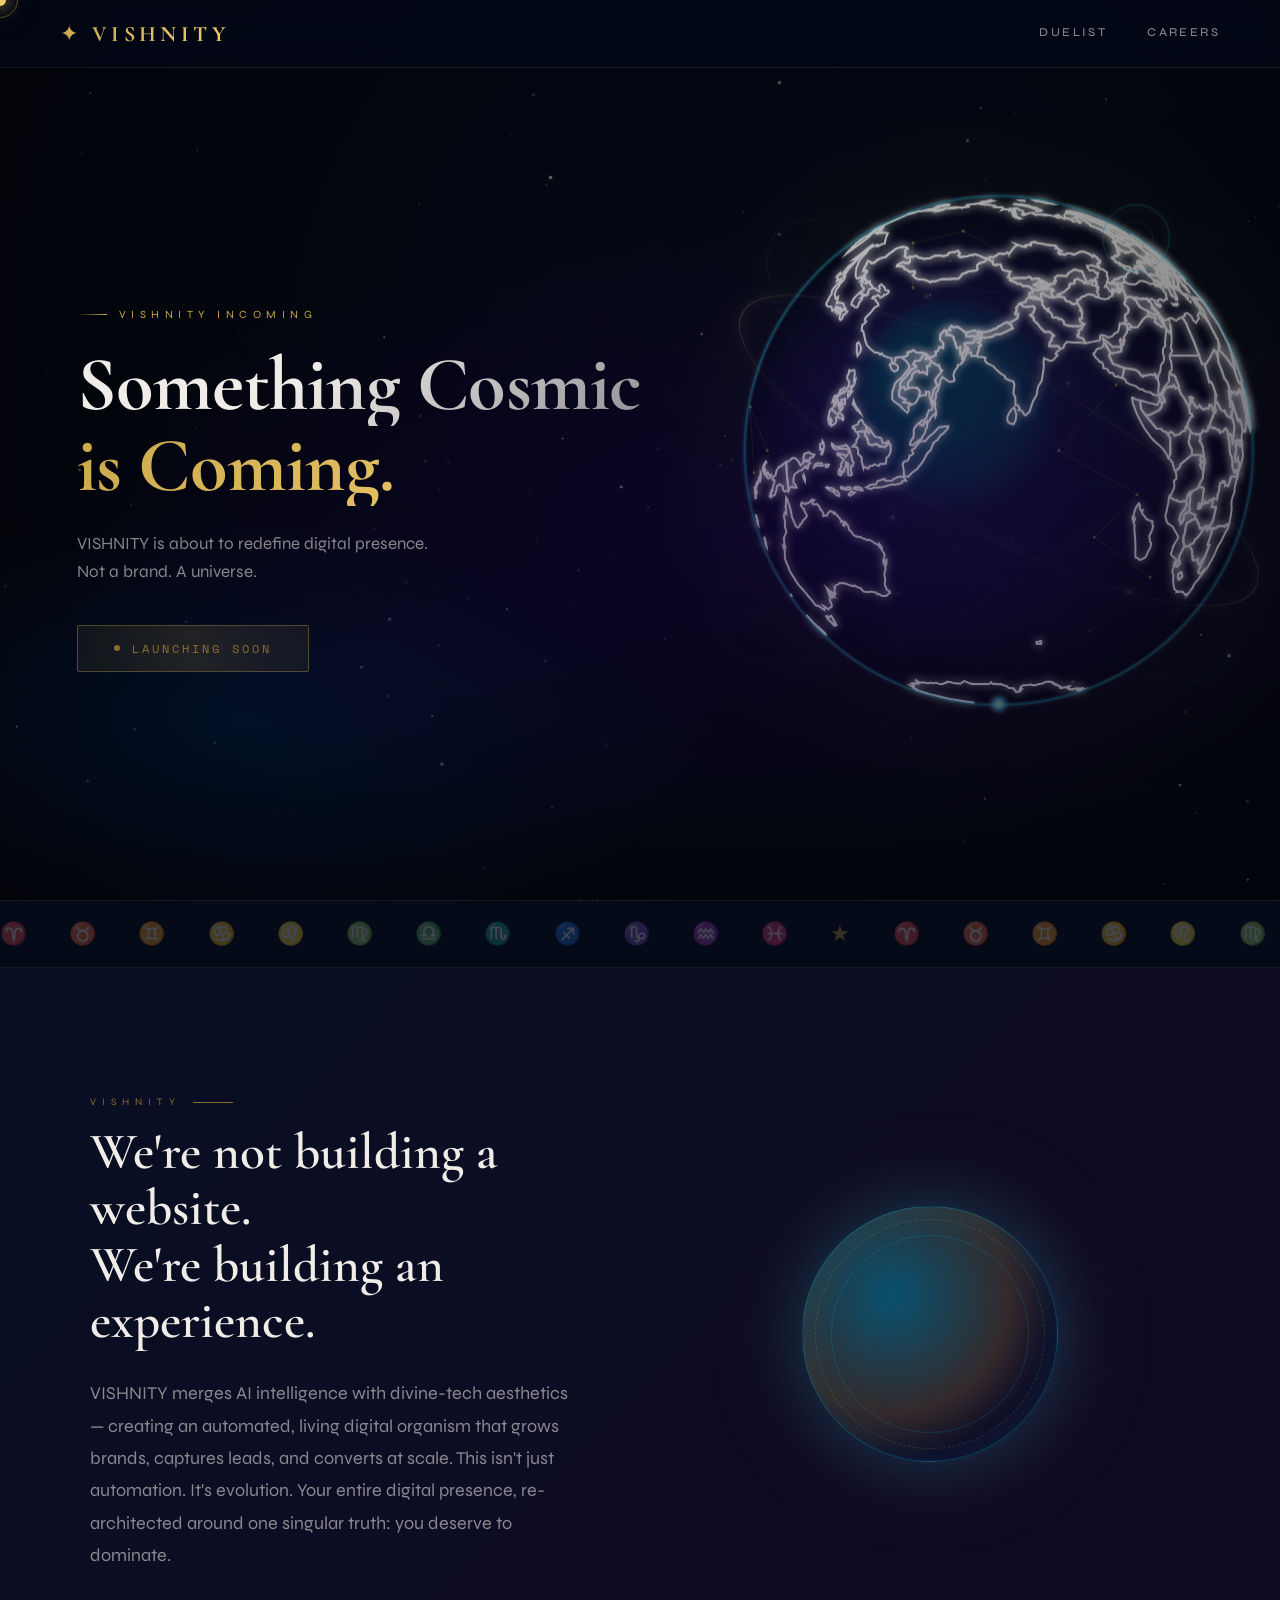
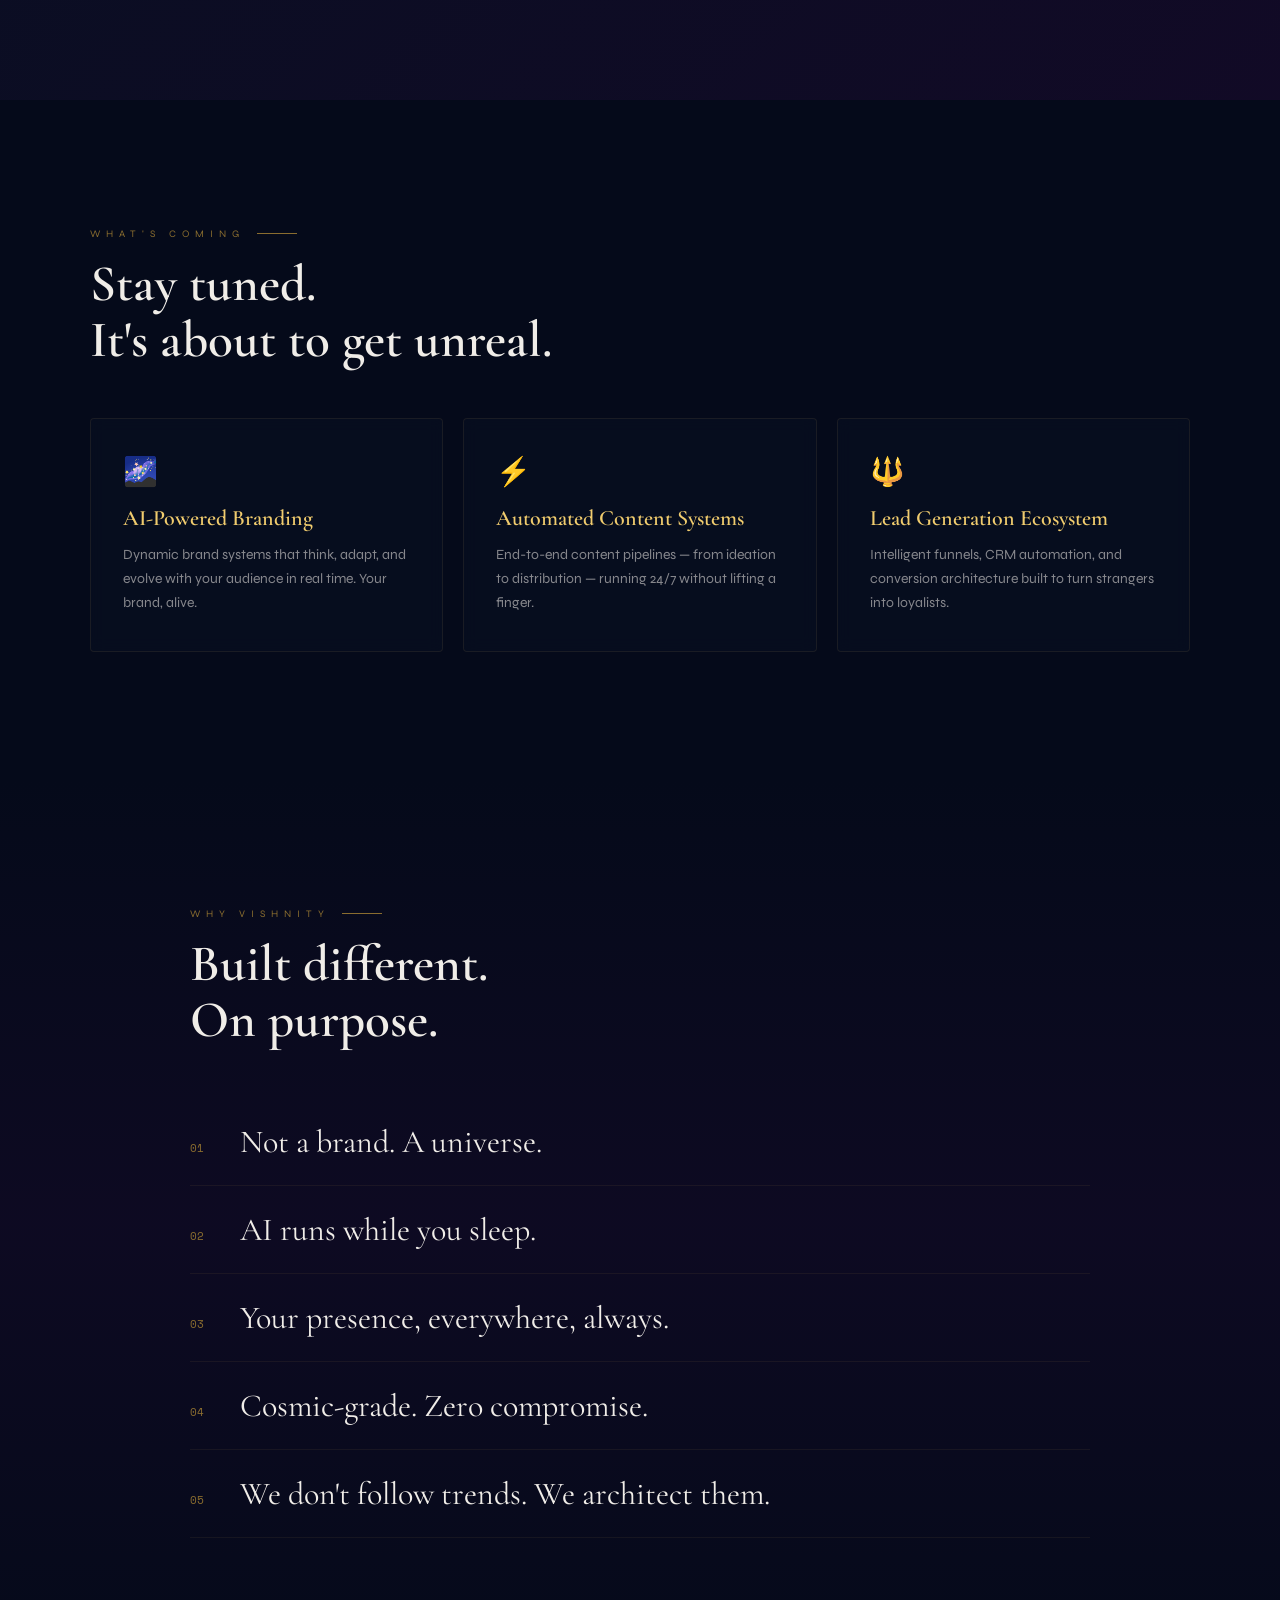
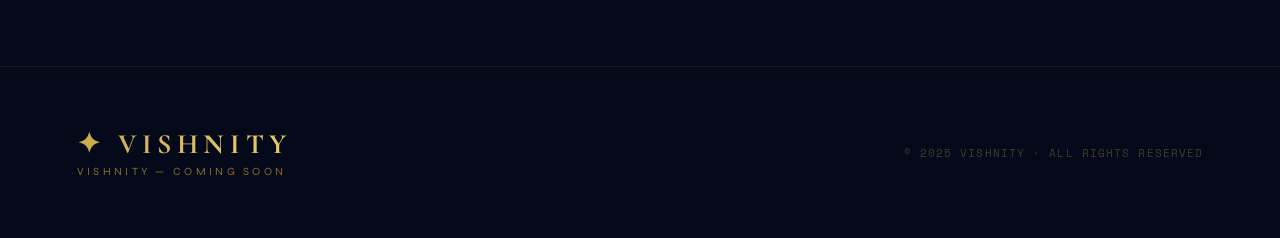
==== cosmicai.html @ c82a3ef5 "Feeature Addition" ====
<!DOCTYPE html>
<html lang="en">
<head>
<meta charset="UTF-8">
<meta name="viewport" content="width=device-width, initial-scale=1.0">
<title>VISHNITY — Coming Soon</title>
<link rel="preconnect" href="https://fonts.googleapis.com">
<link href="https://fonts.googleapis.com/css2?family=Cormorant+Garamond:wght@300;400;600;700&family=Syne:wght@400;500;700;800&family=Space+Mono:wght@400;700&display=swap" rel="stylesheet">
<style>
:root {
  --gold: #C9A84C;
  --gold-light: #F0CC6E;
  --gold-dim: #8a6d2f;
  --blue: #3B82F6;
  --blue-bright: #60A5FA;
  --blue-electric: #00D4FF;
  --navy: #050A1A;
  --navy-2: #080F22;
  --purple: #1A0A2E;
  --white: #F0EDE8;
  --white-dim: rgba(240,237,232,0.55);
  --glow-gold: 0 0 30px rgba(201,168,76,0.45), 0 0 60px rgba(201,168,76,0.2);
  --glow-blue: 0 0 30px rgba(0,212,255,0.4), 0 0 60px rgba(0,212,255,0.15);
}

*, *::before, *::after { box-sizing: border-box; margin: 0; padding: 0; }

html { scroll-behavior: smooth; }

body {
  background: var(--navy);
  color: var(--white);
  font-family: 'Syne', sans-serif;
  overflow-x: hidden;
  cursor: none;
}

/* ── CURSOR ── */
#cursor {
  position: fixed; z-index: 9999; pointer-events: none;
  width: 12px; height: 12px; border-radius: 50%;
  background: var(--gold-light);
  box-shadow: 0 0 16px var(--gold), 0 0 32px rgba(201,168,76,0.5);
  transform: translate(-50%,-50%);
  transition: width .2s, height .2s, opacity .2s;
}
#cursor-ring {
  position: fixed; z-index: 9998; pointer-events: none;
  width: 36px; height: 36px; border-radius: 50%;
  border: 1px solid rgba(201,168,76,0.4);
  transform: translate(-50%,-50%);
  transition: transform .08s ease-out, width .2s, height .2s;
}

/* ── LOADER ── */
#loader {
  position: fixed; inset: 0; z-index: 10000;
  background: var(--navy);
  display: flex; align-items: center; justify-content: center;
  flex-direction: column; gap: 24px;
  transition: opacity .8s ease, visibility .8s ease;
}
#loader.hidden { opacity: 0; visibility: hidden; }
.loader-symbol {
  font-family: 'Cormorant Garamond', serif;
  font-size: clamp(48px, 8vw, 80px);
  font-weight: 300;
  letter-spacing: 0.3em;
  background: linear-gradient(135deg, var(--gold), var(--blue-electric), var(--gold-light));
  -webkit-background-clip: text; -webkit-text-fill-color: transparent;
  background-clip: text;
  animation: pulseGlow 2s ease-in-out infinite;
}
.loader-bar-wrap {
  width: 200px; height: 1px;
  background: rgba(201,168,76,0.2);
  position: relative; overflow: hidden;
}
.loader-bar {
  height: 100%; width: 0;
  background: linear-gradient(90deg, var(--gold), var(--blue-electric));
  box-shadow: var(--glow-blue);
  animation: loadFill 2.2s cubic-bezier(.4,0,.2,1) forwards;
}
@keyframes loadFill { to { width: 100%; } }
.loader-text {
  font-size: 10px; letter-spacing: 0.5em; color: var(--gold-dim);
  text-transform: uppercase;
  animation: fadeIn 1s ease .5s both;
}
@keyframes fadeIn { from { opacity: 0; transform: translateY(8px); } to { opacity: 1; transform: none; } }
@keyframes pulseGlow {
  0%,100% { filter: drop-shadow(0 0 12px rgba(201,168,76,0.6)); }
  50% { filter: drop-shadow(0 0 28px rgba(0,212,255,0.8)); }
}

/* ── NAVBAR ── */
nav {
  position: fixed; top: 0; left: 0; right: 0; z-index: 1000;
  padding: 0 clamp(20px, 5vw, 60px);
  height: 68px;
  display: flex; align-items: center; justify-content: space-between;
  background: rgba(5,10,26,0.55);
  backdrop-filter: blur(18px) saturate(160%);
  -webkit-backdrop-filter: blur(18px) saturate(160%);
  border-bottom: 1px solid rgba(201,168,76,0.12);
  transition: background .3s;
}
nav.scrolled { background: rgba(5,10,26,0.85); }
.nav-logo {
  font-family: 'Cormorant Garamond', serif;
  font-size: 22px; font-weight: 700; letter-spacing: 0.2em;
  background: linear-gradient(135deg, var(--gold), var(--gold-light));
  -webkit-background-clip: text; -webkit-text-fill-color: transparent; background-clip: text;
  text-decoration: none;
}
.nav-logo span { font-weight: 300; }
.nav-links { display: flex; gap: 40px; align-items: center; }
.nav-links a {
  font-size: 12px; font-weight: 500; letter-spacing: 0.2em;
  text-transform: uppercase; color: var(--white-dim);
  text-decoration: none;
  position: relative; padding-bottom: 4px;
  transition: color .3s;
}
.nav-links a::after {
  content: ''; position: absolute; bottom: 0; left: 0; right: 0;
  height: 1px; background: linear-gradient(90deg, var(--gold), var(--blue-electric));
  transform: scaleX(0); transform-origin: left;
  transition: transform .3s ease;
}
.nav-links a:hover { color: var(--white); }
.nav-links a:hover::after { transform: scaleX(1); }

/* ── HERO ── */
#hero {
  min-height: 100vh; position: relative;
  display: flex; align-items: center;
  overflow: hidden;
  padding: 0 clamp(20px, 6vw, 80px);
}
canvas#starfield {
  position: absolute; inset: 0; z-index: 0;
}
canvas#globe {
  position: absolute; right: clamp(-60px, -4vw, 0px); top: 50%;
  transform: translateY(-50%);
  z-index: 1;
  width: clamp(340px, 52vw, 780px);
  height: clamp(340px, 52vw, 780px);
}
.fog-layer {
  position: absolute; inset: 0; z-index: 2; pointer-events: none;
  background:
    radial-gradient(ellipse 80% 50% at 60% 60%, rgba(30,0,80,0.35) 0%, transparent 70%),
    radial-gradient(ellipse 60% 40% at 20% 80%, rgba(0,60,140,0.2) 0%, transparent 60%);
}
.hero-content {
  position: relative; z-index: 10;
  max-width: 600px;
  padding-top: 80px;
}
.hero-eyebrow {
  font-size: 11px; letter-spacing: 0.5em; text-transform: uppercase;
  color: var(--gold);
  margin-bottom: 24px;
  display: flex; align-items: center; gap: 12px;
}
.hero-eyebrow::before {
  content: ''; width: 30px; height: 1px;
  background: linear-gradient(90deg, transparent, var(--gold));
}
.hero-h1 {
  font-family: 'Cormorant Garamond', serif;
  font-size: clamp(42px, 6vw, 88px);
  font-weight: 700; line-height: 1.05;
  letter-spacing: -0.01em;
  margin-bottom: 24px;
}
.hero-h1 .line1 {
  display: block;
  background: linear-gradient(135deg, var(--white) 40%, rgba(240,237,232,0.6));
  -webkit-background-clip: text; -webkit-text-fill-color: transparent; background-clip: text;
}
.hero-h1 .line2 {
  display: block;
  background: linear-gradient(135deg, var(--gold), var(--gold-light), var(--blue-electric));
  -webkit-background-clip: text; -webkit-text-fill-color: transparent; background-clip: text;
  animation: shimmer 4s linear infinite;
  background-size: 200%;
}
@keyframes shimmer {
  0% { background-position: 0% 50%; }
  50% { background-position: 100% 50%; }
  100% { background-position: 0% 50%; }
}
.hero-sub {
  font-size: clamp(14px, 1.6vw, 17px);
  color: var(--white-dim); line-height: 1.6;
  margin-bottom: 40px; max-width: 480px;
  font-weight: 400;
}
.hero-cta {
  display: inline-flex; align-items: center; gap: 12px;
  padding: 14px 36px;
  border: 1px solid rgba(201,168,76,0.35);
  background: rgba(201,168,76,0.08);
  backdrop-filter: blur(12px);
  color: var(--gold-dim);
  font-family: 'Space Mono', monospace;
  font-size: 12px; letter-spacing: 0.25em; text-transform: uppercase;
  border-radius: 2px;
  cursor: not-allowed;
  position: relative; overflow: hidden;
}
.hero-cta::before {
  content: ''; position: absolute; inset: 0;
  background: linear-gradient(90deg, transparent 0%, rgba(201,168,76,0.08) 50%, transparent 100%);
  animation: sweepGlow 3s linear infinite;
}
@keyframes sweepGlow {
  0% { transform: translateX(-100%); }
  100% { transform: translateX(100%); }
}
.cta-dot {
  width: 6px; height: 6px; border-radius: 50%;
  background: var(--gold-dim);
  animation: blink 2s ease-in-out infinite;
}
@keyframes blink { 0%,100% { opacity: 0.3; } 50% { opacity: 1; } }
#hero-video {
  position: absolute;
  inset: 0;
  width: 100%;
  height: 100%;
  object-fit: cover;
  z-index: 0;

  filter: blur(10px) brightness(0.4) saturate(1.2);
  transform: scale(1.1); /* avoids blur edges */
}

/* optional dark gradient for readability */
#hero::after {
  content: '';
  position: absolute;
  inset: 0;
  z-index: 1;
  background: radial-gradient(circle at 60% 40%, rgba(0,0,0,0.2), rgba(0,0,0,0.7));
}
/* ── ZODIAC STRIP ── */
.zodiac-strip {
  position: relative; z-index: 5;
  padding: 20px 0;
  border-top: 1px solid rgba(201,168,76,0.1);
  border-bottom: 1px solid rgba(201,168,76,0.1);
  background: rgba(5,10,26,0.6);
  overflow: hidden;
}
.zodiac-ticker {
  display: flex; gap: 40px; align-items: center;
  white-space: nowrap;
  animation: ticker 25s linear infinite;
  width: max-content;
}
.zodiac-ticker span {
  font-size: 22px; color: rgba(201,168,76,0.25);
  letter-spacing: 0.1em;
}
@keyframes ticker { 0% { transform: translateX(0); } 100% { transform: translateX(-50%); } }

/* ── SECTIONS ── */
.section {
  padding: clamp(80px, 10vw, 140px) clamp(20px, 6vw, 80px);
  position: relative;
}
.section-label {
  font-size: 10px; letter-spacing: 0.6em; text-transform: uppercase;
  color: var(--gold-dim); margin-bottom: 16px;
  display: flex; align-items: center; gap: 12px;
}
.section-label::after { content: ''; flex: 0 0 40px; height: 1px; background: var(--gold-dim); }
.section-h2 {
  font-family: 'Cormorant Garamond', serif;
  font-size: clamp(32px, 4vw, 60px);
  font-weight: 600; line-height: 1.1;
  margin-bottom: 28px;
}

/* PHASE 2 */
#phase2 {
  background: linear-gradient(135deg, var(--navy-2) 0%, rgba(26,10,46,0.6) 100%);
}
#phase2 .inner {
  display: grid; grid-template-columns: 1fr 1fr; gap: 60px;
  align-items: center;
  max-width: 1100px; margin: 0 auto;
}
.phase2-text p {
  font-size: clamp(15px, 1.5vw, 18px); line-height: 1.8;
  color: var(--white-dim); max-width: 480px;
}
.phase2-visual {
  display: flex; justify-content: center;
}
.phase2-orb {
  width: clamp(160px, 20vw, 260px); height: clamp(160px, 20vw, 260px);
  border-radius: 50%;
  background: radial-gradient(circle at 35% 35%, rgba(0,212,255,0.35), rgba(201,168,76,0.2) 50%, transparent 70%);
  border: 1px solid rgba(0,212,255,0.25);
  box-shadow: 0 0 60px rgba(0,212,255,0.18), 0 0 120px rgba(201,168,76,0.12), inset 0 0 40px rgba(0,212,255,0.1);
  animation: orbPulse 4s ease-in-out infinite;
  position: relative;
}
.phase2-orb::before {
  content: ''; position: absolute; inset: 12px; border-radius: 50%;
  border: 1px dashed rgba(201,168,76,0.2);
  animation: spin 20s linear infinite;
}
.phase2-orb::after {
  content: ''; position: absolute; inset: 28px; border-radius: 50%;
  border: 1px solid rgba(0,212,255,0.15);
  animation: spin 12s linear infinite reverse;
}
@keyframes orbPulse {
  0%,100% { box-shadow: 0 0 60px rgba(0,212,255,0.18), 0 0 120px rgba(201,168,76,0.12), inset 0 0 40px rgba(0,212,255,0.1); }
  50% { box-shadow: 0 0 100px rgba(0,212,255,0.3), 0 0 160px rgba(201,168,76,0.18), inset 0 0 60px rgba(0,212,255,0.2); }
}
@keyframes spin { to { transform: rotate(360deg); } }

/* WHAT'S COMING */
#coming {
  background: var(--navy);
}
#coming .inner { max-width: 1100px; margin: 0 auto; }
.coming-grid {
  display: grid; grid-template-columns: repeat(auto-fit, minmax(280px, 1fr));
  gap: 20px; margin-top: 50px;
}
.coming-card {
  padding: 36px 32px;
  background: rgba(8,15,34,0.7);
  border: 1px solid rgba(201,168,76,0.1);
  border-radius: 4px;
  position: relative; overflow: hidden;
  transition: border-color .3s, transform .3s;
  backdrop-filter: blur(8px);
}
.coming-card::before {
  content: ''; position: absolute; top: 0; left: 0; right: 0; height: 1px;
  background: linear-gradient(90deg, transparent, var(--gold), transparent);
  opacity: 0; transition: opacity .3s;
}
.coming-card:hover { border-color: rgba(201,168,76,0.3); transform: translateY(-4px); }
.coming-card:hover::before { opacity: 1; }
.card-icon {
  font-size: 28px; margin-bottom: 16px;
  display: block;
}
.card-title {
  font-family: 'Cormorant Garamond', serif;
  font-size: 22px; font-weight: 600; margin-bottom: 12px;
  color: var(--gold-light);
}
.card-desc {
  font-size: 14px; color: var(--white-dim); line-height: 1.7;
}

/* WHY VISHNITY */
#why {
  background: linear-gradient(180deg, var(--navy) 0%, rgba(26,10,46,0.4) 50%, var(--navy) 100%);
}
#why .inner { max-width: 900px; margin: 0 auto; }
.why-lines {
  display: flex; flex-direction: column; gap: 0;
  margin-top: 50px;
}
.why-line {
  padding: 24px 0;
  border-bottom: 1px solid rgba(201,168,76,0.08);
  display: flex; align-items: baseline; gap: 20px;
  transition: padding-left .3s;
  cursor: default;
}
.why-line:hover { padding-left: 12px; }
.why-num {
  font-family: 'Space Mono', monospace; font-size: 11px;
  color: var(--gold-dim); min-width: 30px;
}
.why-text {
  font-family: 'Cormorant Garamond', serif;
  font-size: clamp(20px, 2.5vw, 34px);
  font-weight: 400; color: var(--white);
  transition: color .3s;
}
.why-line:hover .why-text { color: var(--gold-light); }

/* FOOTER */
footer {
  padding: 60px clamp(20px, 6vw, 80px);
  border-top: 1px solid rgba(201,168,76,0.1);
  background: rgba(5,10,26,0.9);
  display: flex; flex-wrap: wrap; gap: 24px;
  align-items: center; justify-content: space-between;
}
.footer-logo {
  font-family: 'Cormorant Garamond', serif;
  font-size: 28px; font-weight: 700; letter-spacing: 0.2em;
  background: linear-gradient(135deg, var(--gold), var(--gold-light));
  -webkit-background-clip: text; -webkit-text-fill-color: transparent; background-clip: text;
}
.footer-tagline {
  font-size: 11px; letter-spacing: 0.3em; color: var(--gold-dim);
  text-transform: uppercase; margin-top: 4px;
}
.footer-right {
  font-family: 'Space Mono', monospace; font-size: 11px;
  color: rgba(201,168,76,0.3); letter-spacing: 0.1em;
}

/* ── SCROLL ANIMATIONS ── */
.reveal {
  opacity: 0; transform: translateY(36px);
  transition: opacity .8s ease, transform .8s ease;
}
.reveal.visible { opacity: 1; transform: none; }

/* ── RESPONSIVE ── */
@media (max-width: 900px) {
  #phase2 .inner { grid-template-columns: 1fr; }
  .phase2-visual { display: none; }
  canvas#globe {
    position: relative; right: auto; top: auto;
    transform: none;
    width: 90vw; height: 90vw;
    max-width: 440px; max-height: 440px;
    display: block; margin: 0 auto;
  }
  #hero {
    flex-direction: column;
    padding-top: 100px; padding-bottom: 40px;
    align-items: flex-start;
    min-height: auto;
  }
  .hero-content { padding-top: 0; }
}
@media (max-width: 600px) {
  .nav-links { gap: 24px; }
  .nav-links a { font-size: 10px; }
}
</style>
</head>
<body>

<!-- CURSOR -->
<div id="cursor"></div>
<div id="cursor-ring"></div>

<!-- LOADER -->
<div id="loader">
  <div class="loader-symbol">V I S H N I T Y</div>
  <div class="loader-bar-wrap"><div class="loader-bar"></div></div>
  <div class="loader-text">Initializing the universe…</div>
</div>

<!-- NAV -->
<nav id="navbar">
  <a class="nav-logo" href="#"><span>✦</span> VISHNITY</a>
  <div class="nav-links">
    <a href="duelist.html">Duelist</a>
    <a href="index.html">Careers</a>
    
  </div>
</nav>

<!-- HERO -->
<section id="hero">
    <video autoplay muted loop playsinline id="hero-video">
  <source src="vishnu.mp4" type="video/mp4">
</video>
  <canvas id="starfield"></canvas>
  <canvas id="globe"></canvas>
  <div class="fog-layer"></div>
  <div class="hero-content">
    <div class="hero-eyebrow">Vishnity Incoming</div>
    <h1 class="hero-h1">
      <span class="line1">Something Cosmic</span>
      <span class="line2">is Coming.</span>
    </h1>
    <p class="hero-sub">VISHNITY is about to redefine digital presence.<br>Not a brand. A universe.</p>
    <div class="hero-cta">
      <span class="cta-dot"></span>
      Launching Soon
    </div>
  </div>
</section>

<!-- ZODIAC STRIP -->
<div class="zodiac-strip">
  <div class="zodiac-ticker">
    <span>♈</span><span>♉</span><span>♊</span><span>♋</span><span>♌</span><span>♍</span>
    <span>♎</span><span>♏</span><span>♐</span><span>♑</span><span>♒</span><span>♓</span>
    <span>★</span>
    <span>♈</span><span>♉</span><span>♊</span><span>♋</span><span>♌</span><span>♍</span>
    <span>♎</span><span>♏</span><span>♐</span><span>♑</span><span>♒</span><span>♓</span>
    <span>★</span>
    <span>♈</span><span>♉</span><span>♊</span><span>♋</span><span>♌</span><span>♍</span>
    <span>♎</span><span>♏</span><span>♐</span><span>♑</span><span>♒</span><span>♓</span>
    <span>★</span>
  </div>
</div>

<!-- PHASE 2 -->
<section id="phase2" class="section">
  <div class="inner">
    <div class="phase2-text reveal">
      <div class="section-label">VISHNITY</div>
      <h2 class="section-h2">We're not building a website.<br>We're building an experience.</h2>
      <p>VISHNITY merges AI intelligence with divine-tech aesthetics — creating an automated, living digital organism that grows brands, captures leads, and converts at scale. This isn't just automation. It's evolution. Your entire digital presence, re-architected around one singular truth: you deserve to dominate.</p>
    </div>
    <div class="phase2-visual reveal">
      <div class="phase2-orb"></div>
    </div>
  </div>
</section>

<!-- WHAT'S COMING -->
<section id="coming" class="section">
  <div class="inner">
    <div class="reveal">
      <div class="section-label">What's Coming</div>
      <h2 class="section-h2">Stay tuned.<br>It's about to get unreal.</h2>
    </div>
    <div class="coming-grid">
      <div class="coming-card reveal">
        <span class="card-icon">🌌</span>
        <div class="card-title">AI-Powered Branding</div>
        <p class="card-desc">Dynamic brand systems that think, adapt, and evolve with your audience in real time. Your brand, alive.</p>
      </div>
      <div class="coming-card reveal">
        <span class="card-icon">⚡</span>
        <div class="card-title">Automated Content Systems</div>
        <p class="card-desc">End-to-end content pipelines — from ideation to distribution — running 24/7 without lifting a finger.</p>
      </div>
      <div class="coming-card reveal">
        <span class="card-icon">🔱</span>
        <div class="card-title">Lead Generation Ecosystem</div>
        <p class="card-desc">Intelligent funnels, CRM automation, and conversion architecture built to turn strangers into loyalists.</p>
      </div>
    </div>
  </div>
</section>

<!-- WHY VISHNITY -->
<section id="why" class="section">
  <div class="inner">
    <div class="reveal">
      <div class="section-label">Why VISHNITY</div>
      <h2 class="section-h2">Built different.<br>On purpose.</h2>
    </div>
    <div class="why-lines">
      <div class="why-line reveal">
        <span class="why-num">01</span>
        <span class="why-text">Not a brand. A universe.</span>
      </div>
      <div class="why-line reveal">
        <span class="why-num">02</span>
        <span class="why-text">AI runs while you sleep.</span>
      </div>
      <div class="why-line reveal">
        <span class="why-num">03</span>
        <span class="why-text">Your presence, everywhere, always.</span>
      </div>
      <div class="why-line reveal">
        <span class="why-num">04</span>
        <span class="why-text">Cosmic-grade. Zero compromise.</span>
      </div>
      <div class="why-line reveal">
        <span class="why-num">05</span>
        <span class="why-text">We don't follow trends. We architect them.</span>
      </div>
    </div>
  </div>
</section>

<!-- FOOTER -->
<footer>
  <div>
    <div class="footer-logo">✦ VISHNITY</div>
    <div class="footer-tagline">VISHNITY — Coming Soon</div>
  </div>
  <div class="footer-right">© 2025 VISHNITY · ALL RIGHTS RESERVED</div>
</footer>

<script>
// ── LOADER ──
window.addEventListener('load', () => {
  setTimeout(() => {
    document.getElementById('loader').classList.add('hidden');
  }, 2400);
});

// ── CURSOR ──
const cur = document.getElementById('cursor');
const ring = document.getElementById('cursor-ring');
let mx = 0, my = 0, rx = 0, ry = 0;
document.addEventListener('mousemove', e => { mx = e.clientX; my = e.clientY; });
(function animCursor() {
  rx += (mx - rx) * 0.12;
  ry += (my - ry) * 0.12;
  cur.style.left = mx + 'px'; cur.style.top = my + 'px';
  ring.style.left = rx + 'px'; ring.style.top = ry + 'px';
  requestAnimationFrame(animCursor);
})();

// ── NAVBAR SCROLL ──
const navbar = document.getElementById('navbar');
window.addEventListener('scroll', () => {
  navbar.classList.toggle('scrolled', window.scrollY > 60);
});

// ── REVEAL ON SCROLL ──
const reveals = document.querySelectorAll('.reveal');
const io = new IntersectionObserver((entries) => {
  entries.forEach((e, i) => {
    if (e.isIntersecting) {
      setTimeout(() => e.target.classList.add('visible'), i * 80);
    }
  });
}, { threshold: 0.12 });
reveals.forEach(r => io.observe(r));

// ── STARFIELD ──
(function() {
  const canvas = document.getElementById('starfield');
  const ctx = canvas.getContext('2d');
  let W, H, stars = [];
  function resize() {
    W = canvas.width = window.innerWidth;
    H = canvas.height = window.innerHeight;
  }
  function initStars() {
    stars = [];
    for (let i = 0; i < 220; i++) {
      stars.push({
        x: Math.random() * W, y: Math.random() * H,
        r: Math.random() * 1.4 + 0.2,
        o: Math.random() * 0.7 + 0.1,
        speed: Math.random() * 0.15 + 0.03,
        twinkle: Math.random() * Math.PI * 2
      });
    }
  }
  window.addEventListener('resize', () => { resize(); initStars(); });
  resize(); initStars();
  function draw() {
    ctx.clearRect(0, 0, W, H);
    const t = Date.now() * 0.001;
    stars.forEach(s => {
      s.twinkle += 0.012;
      const alpha = s.o * (0.6 + 0.4 * Math.sin(s.twinkle));
      ctx.beginPath();
      ctx.arc(s.x, s.y, s.r, 0, Math.PI * 2);
      ctx.fillStyle = `rgba(240,237,232,${alpha})`;
      ctx.fill();
      // tiny gold stars
      if (s.r > 1.2) {
        ctx.beginPath();
        ctx.arc(s.x, s.y, s.r * 2, 0, Math.PI * 2);
        ctx.fillStyle = `rgba(201,168,76,${alpha * 0.15})`;
        ctx.fill();
      }
    });
    requestAnimationFrame(draw);
  }
  draw();
})();
let worldData = [];

fetch('countries.geo.json')
  .then(res => res.json())
  .then(data => {
    console.log("LOADED", data);
    worldData = data.features;
  });
// ── 3D GLOBE ──
(function() {
  const canvas = document.getElementById('globe');
  const ctx = canvas.getContext('2d');
  let size, cx, cy, r;
  let rot = 0;
  let particles = [], pulses = [];

  function resize() {
    const box = canvas.getBoundingClientRect();
    size = Math.min(box.width, box.height);
    canvas.width = canvas.height = size * window.devicePixelRatio;
    ctx.scale(window.devicePixelRatio, window.devicePixelRatio);
    cx = cy = size / 2;
    r = size * 0.38;
    initParticles();
  }

  function project3D(lat, lon, rotY) {
    const phi = (90 - lat) * Math.PI / 180;
    const theta = (lon + rotY) * Math.PI / 180;
    return {
      x: cx + r * Math.sin(phi) * Math.cos(theta),
      y: cy - r * Math.cos(phi),
      z: Math.sin(phi) * Math.sin(theta)
    };
  }

  // constellation points
  const constellations = [
    [[20,-60],[30,-40],[15,-30],[0,-20],[10,0]],
    [[-30,40],[-20,60],[-10,50],[0,70],[15,55]],
    [[50,80],[60,100],[55,120],[40,110]],
    [[-50,-80],[-40,-60],[-55,-50],[-60,-30]],
    [[0,150],[10,170],[-5,160],[5,180]],
    [[-20,220],[-30,200],[-15,210],[0,230]]
  ];

  function initParticles() {
    particles = [];
    for (let i = 0; i < 90; i++) {
      const lat = (Math.random() - 0.5) * 160;
      const lon = Math.random() * 360;
      particles.push({ lat, lon, size: Math.random() * 1.8 + 0.4, alpha: Math.random() * 0.7 + 0.2, twinkle: Math.random() * Math.PI * 2 });
    }
  }

  function addPulse() {
    if (pulses.length < 6) {
      const lat = (Math.random() - 0.5) * 120;
      const lon = Math.random() * 360;
      pulses.push({ lat, lon, t: 0, speed: 0.008 + Math.random() * 0.012 });
    }
  }
  setInterval(addPulse, 1800);

  function drawRing(tilt, offset, color, alpha, dashes) {
    ctx.save();
    ctx.translate(cx, cy);
    ctx.rotate(tilt);
    ctx.scale(1, 0.28 + offset * 0.04);
    ctx.beginPath();
    ctx.ellipse(0, 0, r * (1.15 + offset * 0.08), r * (1.15 + offset * 0.08), 0, 0, Math.PI * 2);
    if (dashes) ctx.setLineDash([6, 10]);
    ctx.strokeStyle = `rgba(${color},${alpha})`;
    ctx.lineWidth = 1;
    ctx.stroke();
    ctx.setLineDash([]);
    ctx.restore();
  }

  function draw() {
    ctx.clearRect(0, 0, size, size);
    rot += 0.18;

    // outer glow
    const grad = ctx.createRadialGradient(cx, cy, r * 0.6, cx, cy, r * 1.6);
    grad.addColorStop(0, 'rgba(0,212,255,0.06)');
    grad.addColorStop(0.5, 'rgba(201,168,76,0.04)');
    grad.addColorStop(1, 'rgba(0,0,0,0)');
    ctx.beginPath(); ctx.arc(cx, cy, r * 1.6, 0, Math.PI * 2);
    ctx.fillStyle = grad; ctx.fill();

    // globe sphere gradient
    const sphereGrad = ctx.createRadialGradient(cx - r * 0.3, cy - r * 0.3, r * 0.05, cx, cy, r);
    sphereGrad.addColorStop(0, 'rgba(0,212,255,0.18)');
    sphereGrad.addColorStop(0.4, 'rgba(30,20,80,0.55)');
    sphereGrad.addColorStop(1, 'rgba(5,10,26,0.85)');
    ctx.beginPath(); ctx.arc(cx, cy, r, 0, Math.PI * 2);
    ctx.fillStyle = sphereGrad; ctx.fill();

    // latitude grid lines
    for (let lat = -60; lat <= 60; lat += 30) {
      const phi = (90 - lat) * Math.PI / 180;
      const ry2 = r * Math.sin(phi);
      const y = cy - r * Math.cos(phi);
      ctx.beginPath();
      ctx.ellipse(cx, y, ry2, ry2 * 0.15, 0, 0, Math.PI * 2);
      ctx.strokeStyle = `rgba(0,212,255,0.08)`;
      ctx.lineWidth = 0.5; ctx.stroke();
    }

    // longitude grid lines
    for (let lon = 0; lon < 180; lon += 30) {
      ctx.beginPath();
      let first = true;
      for (let lat = -90; lat <= 90; lat += 5) {
        const p = project3D(lat, lon, rot);
        if (p.z > -0.1) {
          if (first) { ctx.moveTo(p.x, p.y); first = false; }
          else ctx.lineTo(p.x, p.y);
        } else first = true;
      }
      ctx.strokeStyle = `rgba(0,212,255,0.07)`; ctx.lineWidth = 0.5; ctx.stroke();
    }

    // constellation lines
    constellations.forEach(pts => {
      ctx.beginPath();
      let f = true;
      pts.forEach(([lat, lon]) => {
        const p = project3D(lat, lon, rot);
        if (p.z > 0) {
          if (f) { ctx.moveTo(p.x, p.y); f = false; }
          else ctx.lineTo(p.x, p.y);
        }
      });
      ctx.strokeStyle = `rgba(201,168,76,0.22)`; ctx.lineWidth = 0.8; ctx.stroke();
      pts.forEach(([lat, lon]) => {
        const p = project3D(lat, lon, rot);
        if (p.z > 0) {
          ctx.beginPath(); ctx.arc(p.x, p.y, 1.5, 0, Math.PI * 2);
          ctx.fillStyle = `rgba(201,168,76,0.6)`; ctx.fill();
        }
      });
    });
    // ── WORLD MAP ──
if (worldData.length) {

  worldData.forEach(country => {

    const geom = country.geometry;

    if (geom.type === "Polygon") {
      drawPolygon(geom.coordinates);
    }

    if (geom.type === "MultiPolygon") {
      geom.coordinates.forEach(poly => drawPolygon(poly));
    }

  });

}

function drawPolygon(polygon) {

  polygon.forEach(ring => {

    ctx.beginPath();
    let first = true;

    ring.forEach(coord => {
      const [lon, lat] = coord;
      const p = project3D(lat, lon, rot);

      if (p.z > 0) {
        if (first) {
          ctx.moveTo(p.x, p.y);
          first = false;
        } else {
          ctx.lineTo(p.x, p.y);
        }
      }
    });

    ctx.strokeStyle = 'white';
ctx.lineWidth = 2;
ctx.shadowColor = 'white';
ctx.shadowBlur = 8;

    ctx.stroke();
  });

}
    // star particles
    const t = Date.now() * 0.001;
    particles.forEach(pt => {
      pt.twinkle += 0.015;
      const p = project3D(pt.lat, pt.lon, rot);
      if (p.z > 0.05) {
        const a = pt.alpha * (0.5 + 0.5 * Math.sin(pt.twinkle));
        ctx.beginPath(); ctx.arc(p.x, p.y, pt.size, 0, Math.PI * 2);
        ctx.fillStyle = `rgba(240,237,232,${a * p.z})`; ctx.fill();
        if (pt.size > 1.3) {
          ctx.beginPath(); ctx.arc(p.x, p.y, pt.size * 2.5, 0, Math.PI * 2);
          ctx.fillStyle = `rgba(200,200,255,${a * 0.12 * p.z})`; ctx.fill();
        }
      }
    });

    // energy pulses
    pulses = pulses.filter(pu => pu.t < 1);
    pulses.forEach(pu => {
      pu.t += pu.speed;
      const p = project3D(pu.lat, pu.lon, rot);
      if (p.z > 0) {
        const pr = pu.t * r * 0.45;
        const pa = (1 - pu.t) * 0.5;
        ctx.beginPath(); ctx.arc(p.x, p.y, pr, 0, Math.PI * 2);
        ctx.strokeStyle = `rgba(0,212,255,${pa})`; ctx.lineWidth = 1; ctx.stroke();
        ctx.beginPath(); ctx.arc(p.x, p.y, pr * 0.5, 0, Math.PI * 2);
        ctx.strokeStyle = `rgba(201,168,76,${pa * 0.7})`; ctx.lineWidth = 0.5; ctx.stroke();
      }
    });

    // border glow
    const bGrad = ctx.createRadialGradient(cx, cy, r - 3, cx, cy, r + 6);
    bGrad.addColorStop(0, 'rgba(0,212,255,0)');
    bGrad.addColorStop(0.5, 'rgba(0,212,255,0.35)');
    bGrad.addColorStop(1, 'rgba(0,212,255,0)');
    ctx.beginPath(); ctx.arc(cx, cy, r + 1, 0, Math.PI * 2);
    ctx.strokeStyle = bGrad; ctx.lineWidth = 3; ctx.stroke();

    // rings
    drawRing(Math.PI / 6 + Math.sin(t * 0.3) * 0.05, 0, '201,168,76', 0.35, false);
    drawRing(Math.PI / 4 + Math.cos(t * 0.2) * 0.04, 1, '0,212,255', 0.2, true);
    drawRing(-Math.PI / 5 + Math.sin(t * 0.25) * 0.03, 2, '201,168,76', 0.12, true);

    // north pole spark
    const np = project3D(90, 0, rot);
    const sp = project3D(-90, 0, rot);
    [np, sp].forEach(p => {
      if (p.z > 0) {
        const g = ctx.createRadialGradient(p.x, p.y, 0, p.x, p.y, 12);
        g.addColorStop(0, 'rgba(201,168,76,0.9)');
        g.addColorStop(0.4, 'rgba(0,212,255,0.4)');
        g.addColorStop(1, 'rgba(0,0,0,0)');
        ctx.beginPath(); ctx.arc(p.x, p.y, 12, 0, Math.PI * 2);
        ctx.fillStyle = g; ctx.fill();
      }
    });

    requestAnimationFrame(draw);
  }

  window.addEventListener('resize', resize);
  // wait for layout
  setTimeout(() => { resize(); draw(); }, 100);
})();
</script>
</body>
</html>
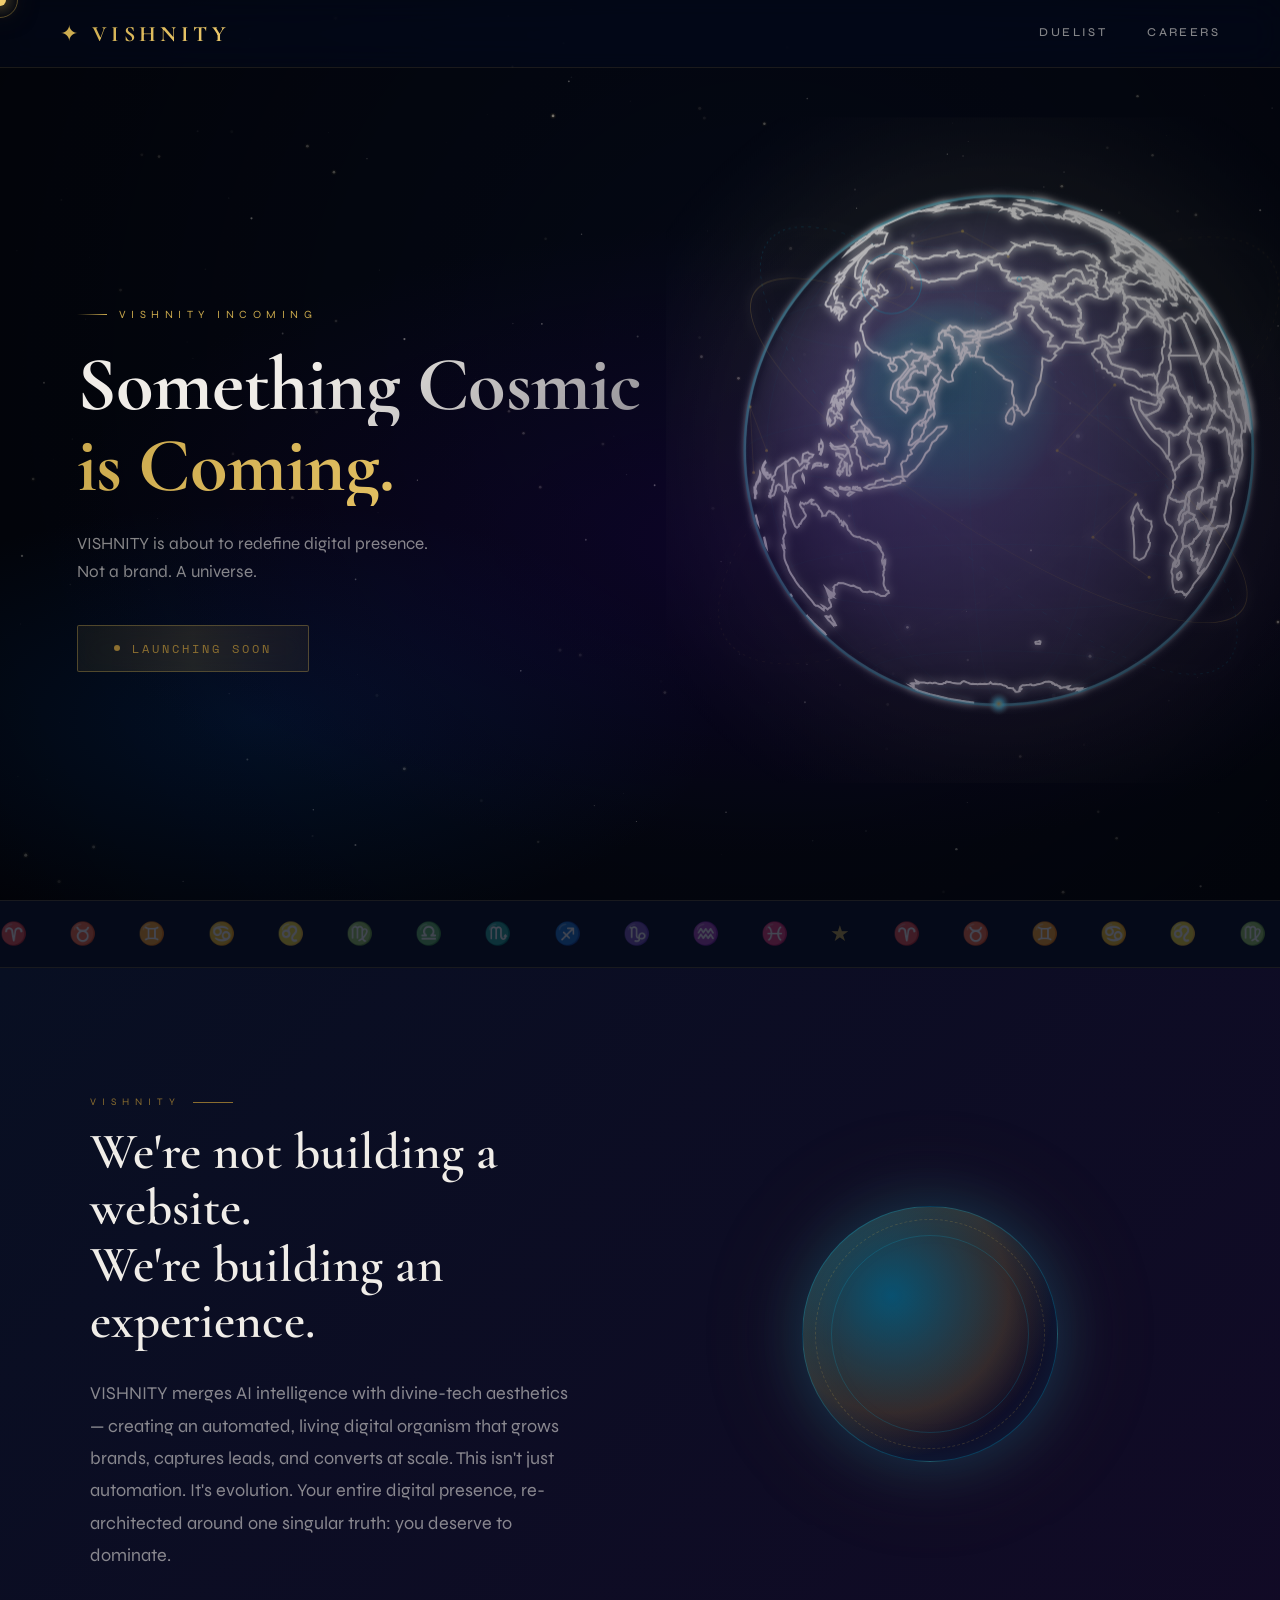
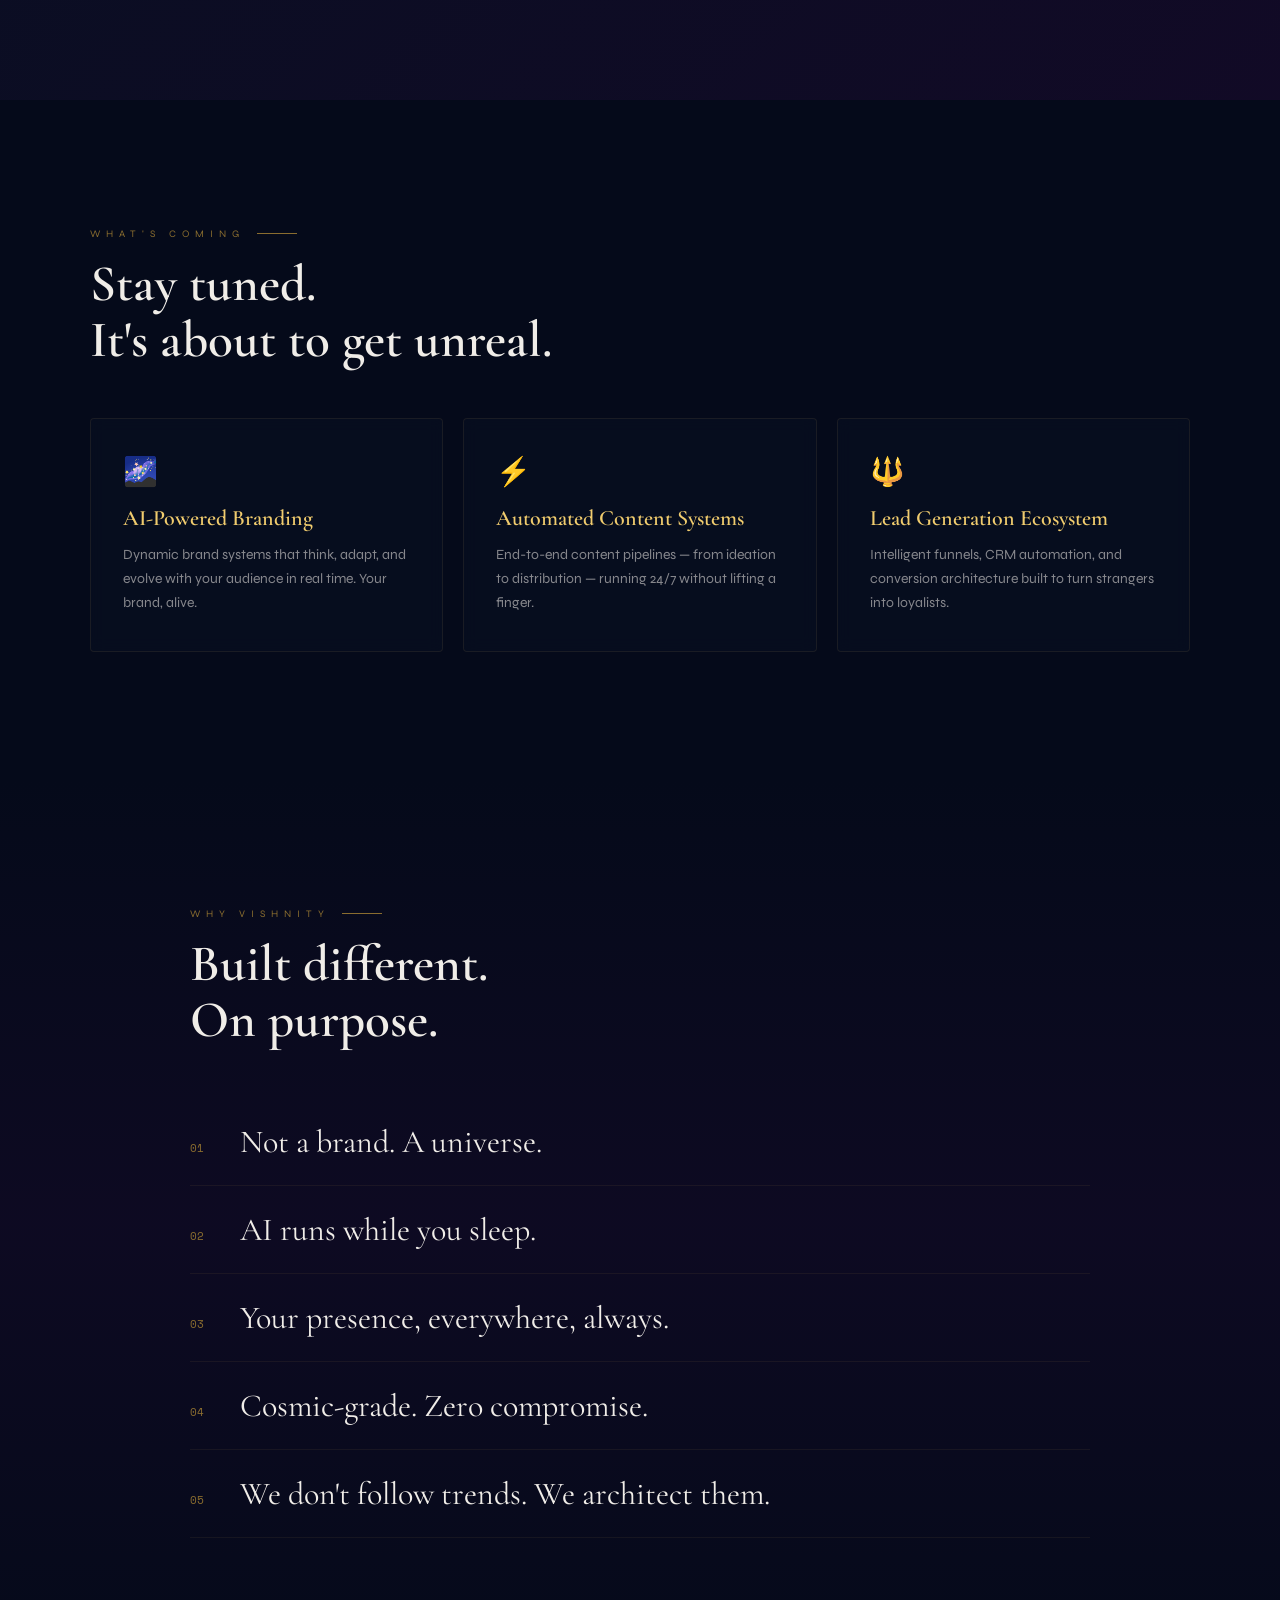
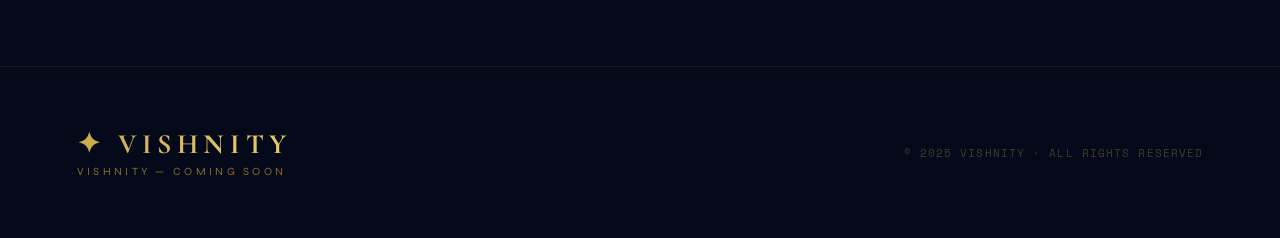
==== commit 2fafccd7: "Storage Fixes" ====
--- a/cosmicai.html
+++ b/cosmicai.html
@@ -755,6 +755,7 @@
   }
 
   function draw() {
+    console.log("DRAW RUNNING");
     ctx.clearRect(0, 0, size, size);
     rot += 0.18;
 
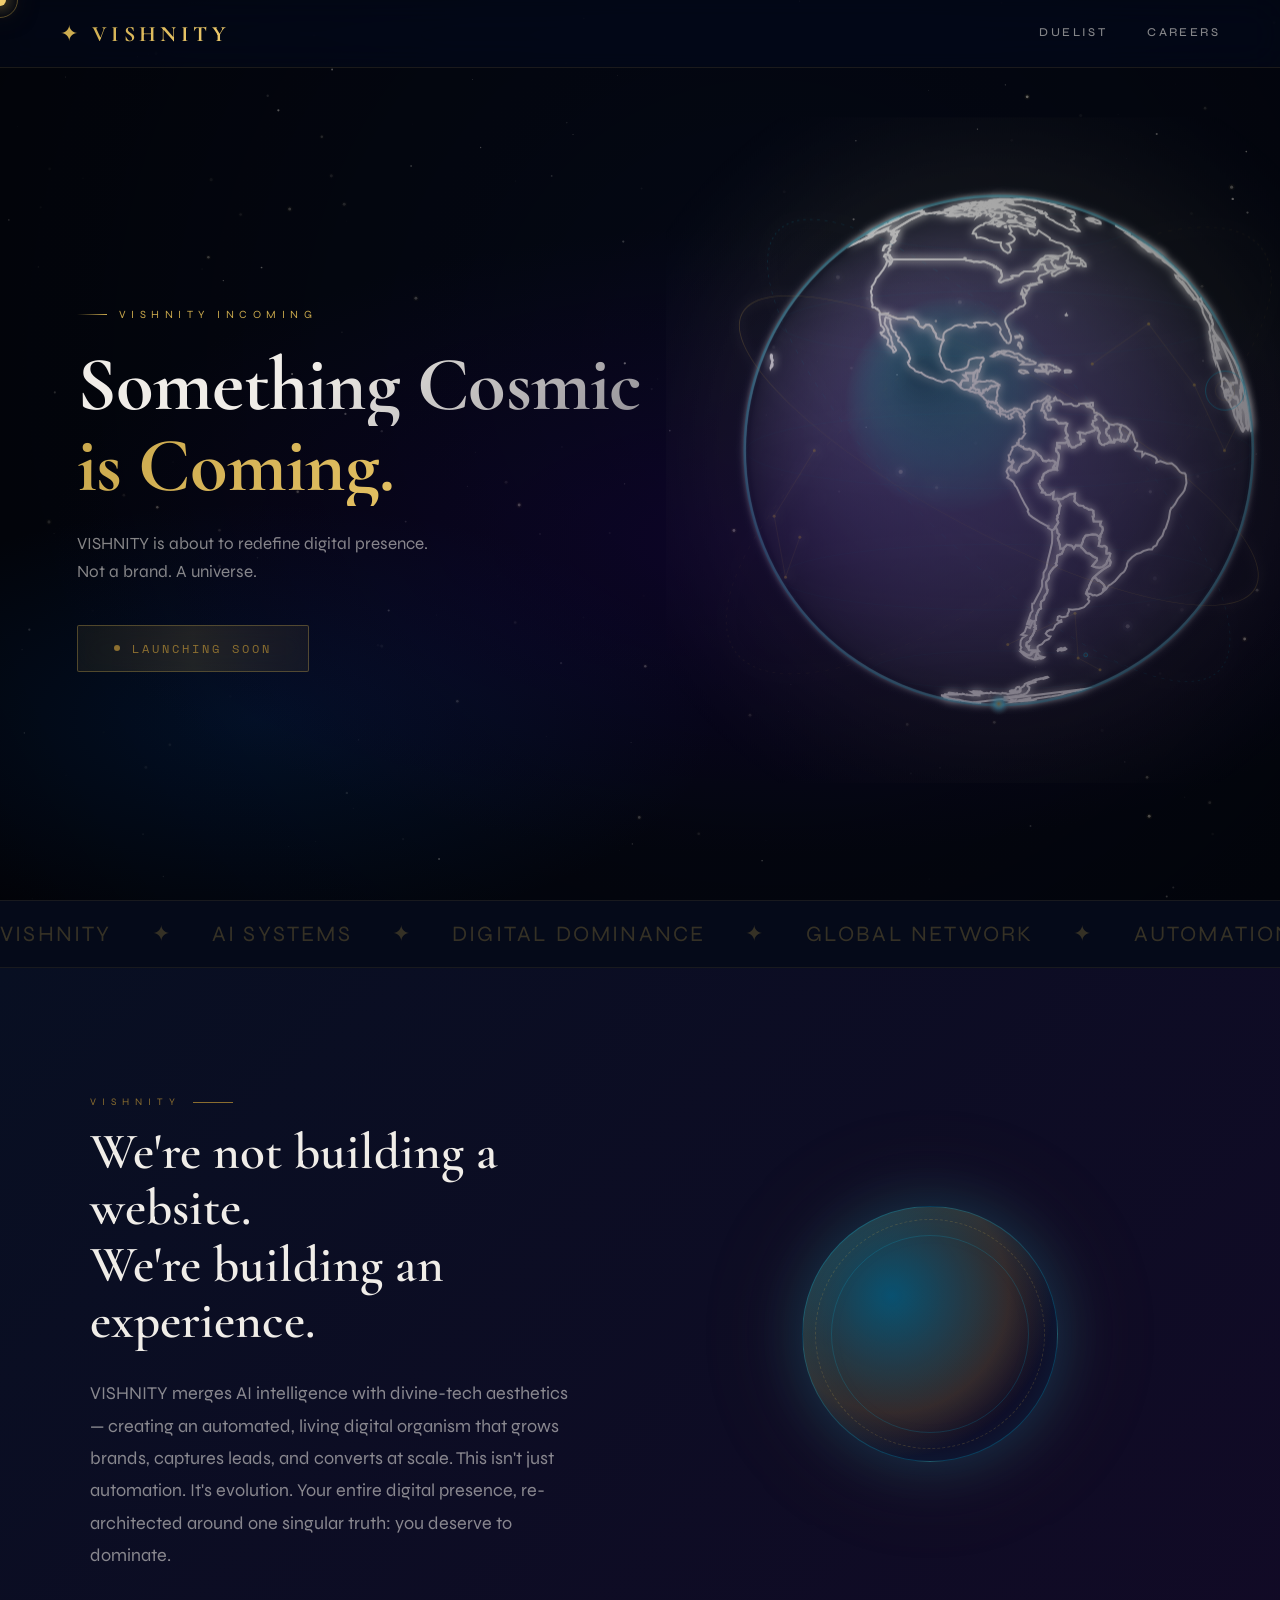
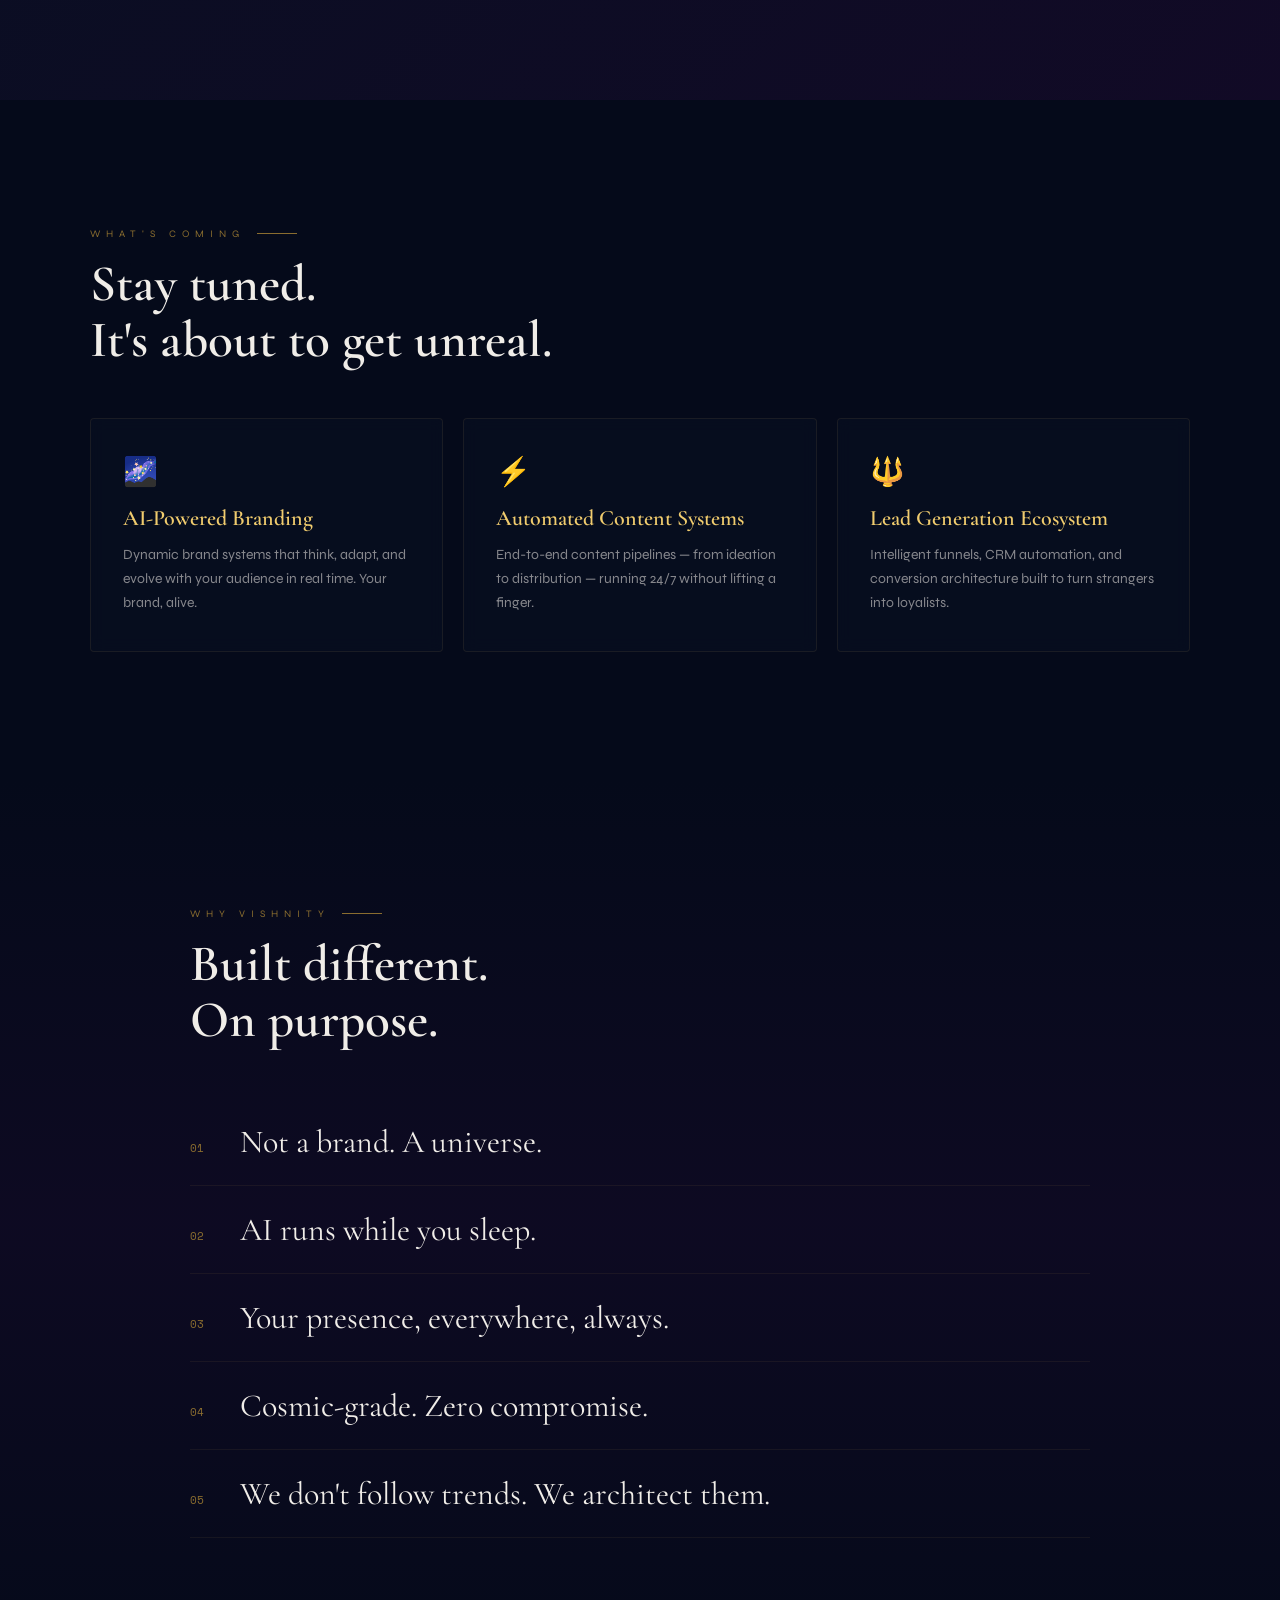
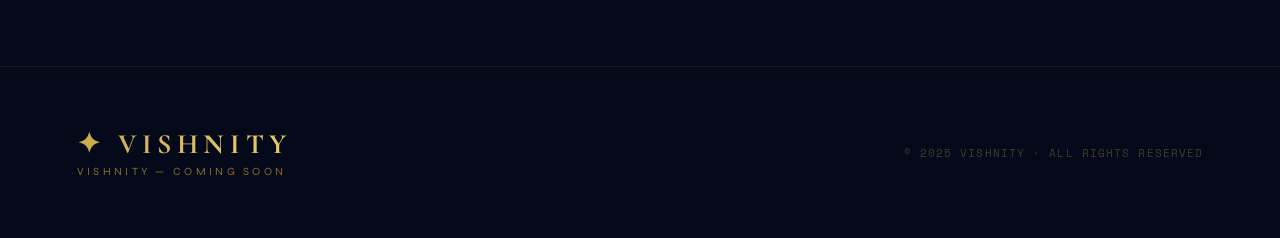
==== commit 5967afa9: "Test Optimization" ====
--- a/cosmicai.html
+++ b/cosmicai.html
@@ -498,15 +498,32 @@
 <!-- ZODIAC STRIP -->
 <div class="zodiac-strip">
   <div class="zodiac-ticker">
-    <span>♈</span><span>♉</span><span>♊</span><span>♋</span><span>♌</span><span>♍</span>
-    <span>♎</span><span>♏</span><span>♐</span><span>♑</span><span>♒</span><span>♓</span>
-    <span>★</span>
-    <span>♈</span><span>♉</span><span>♊</span><span>♋</span><span>♌</span><span>♍</span>
-    <span>♎</span><span>♏</span><span>♐</span><span>♑</span><span>♒</span><span>♓</span>
-    <span>★</span>
-    <span>♈</span><span>♉</span><span>♊</span><span>♋</span><span>♌</span><span>♍</span>
-    <span>♎</span><span>♏</span><span>♐</span><span>♑</span><span>♒</span><span>♓</span>
-    <span>★</span>
+    <span>VISHNITY</span>
+    <span>✦</span>
+    <span>AI SYSTEMS</span>
+    <span>✦</span>
+    <span>DIGITAL DOMINANCE</span>
+    <span>✦</span>
+    <span>GLOBAL NETWORK</span>
+    <span>✦</span>
+    <span>AUTOMATION</span>
+    <span>✦</span>
+    <span>INTELLIGENCE</span>
+    <span>✦</span>
+
+    <!-- repeat for seamless loop -->
+    <span>VISHNITY</span>
+    <span>✦</span>
+    <span>AI SYSTEMS</span>
+    <span>✦</span>
+    <span>DIGITAL DOMINANCE</span>
+    <span>✦</span>
+    <span>GLOBAL NETWORK</span>
+    <span>✦</span>
+    <span>AUTOMATION</span>
+    <span>✦</span>
+    <span>INTELLIGENCE</span>
+    <span>✦</span>
   </div>
 </div>
 
@@ -703,7 +720,7 @@
 
   function project3D(lat, lon, rotY) {
     const phi = (90 - lat) * Math.PI / 180;
-    const theta = (lon + rotY) * Math.PI / 180;
+    const theta = (- lon + rotY) * Math.PI / 180;
     return {
       x: cx + r * Math.sin(phi) * Math.cos(theta),
       y: cy - r * Math.cos(phi),
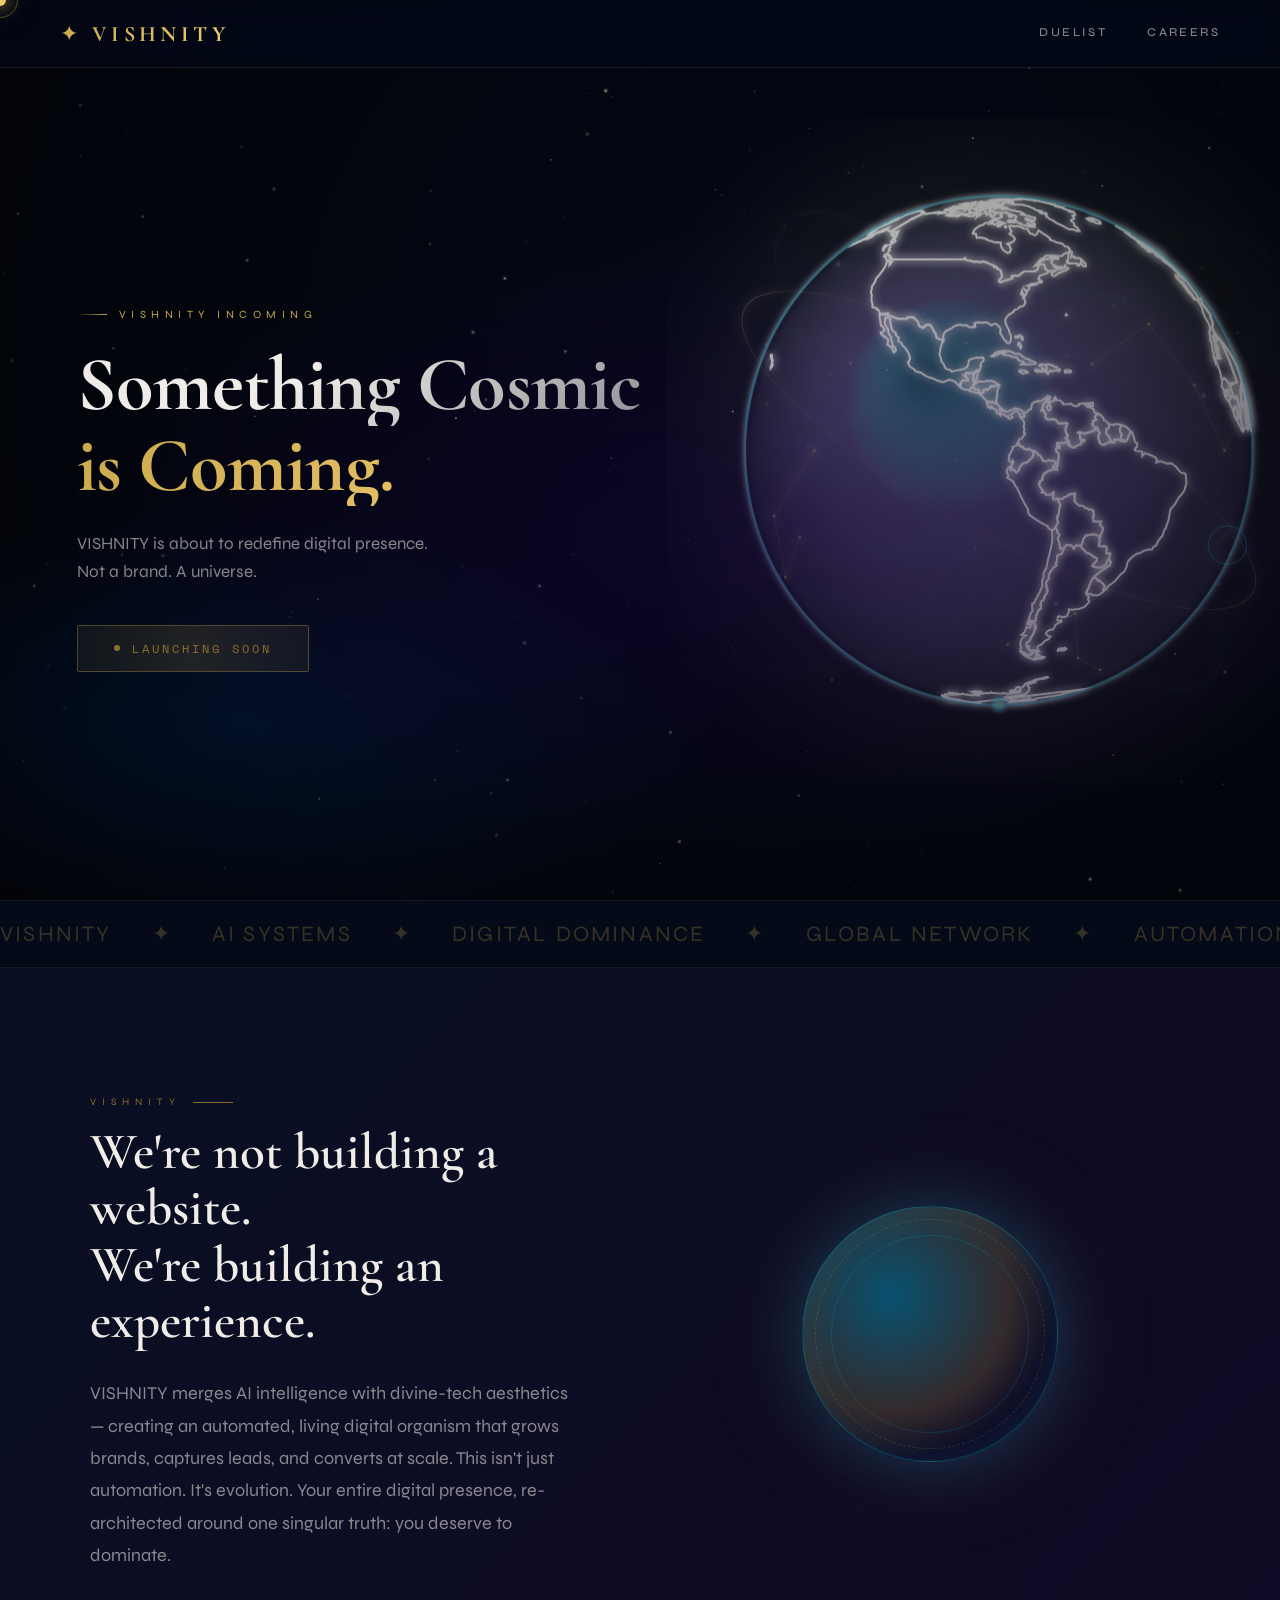
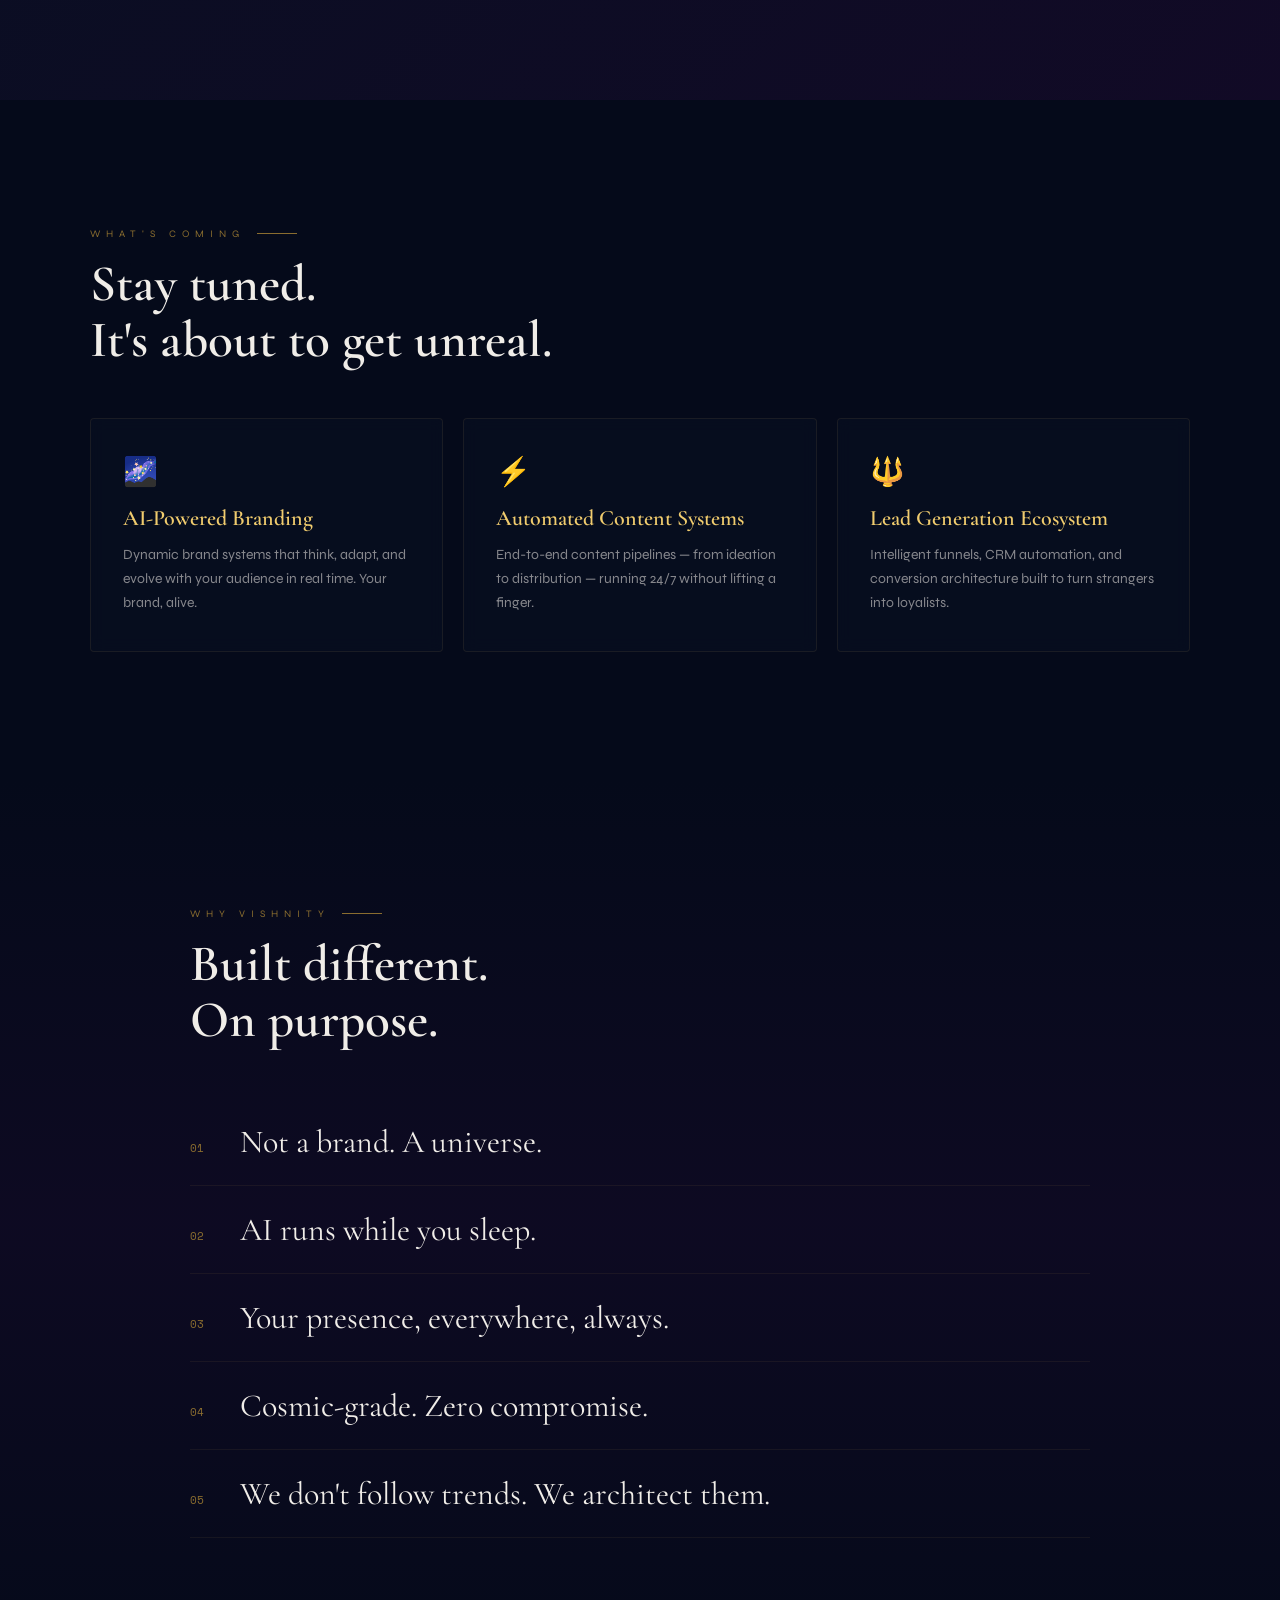
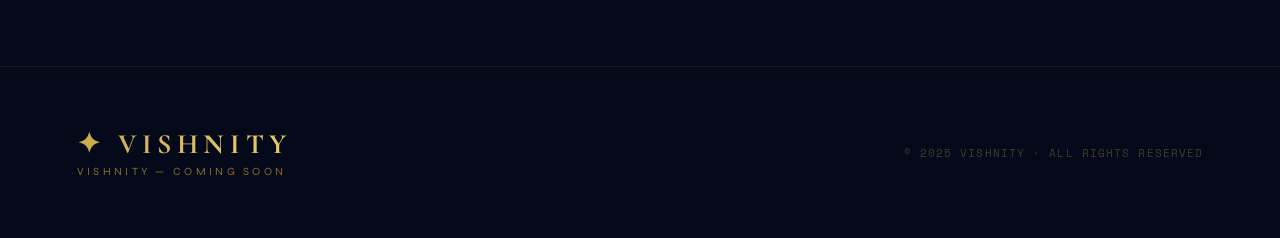
==== commit 23d9d02e: "Test Optimization2" ====
--- a/cosmicai.html
+++ b/cosmicai.html
@@ -475,9 +475,9 @@
 
 <!-- HERO -->
 <section id="hero">
-    <video autoplay muted loop playsinline id="hero-video">
+    <!--<video autoplay muted loop playsinline id="hero-video">
   <source src="vishnu.mp4" type="video/mp4">
-</video>
+</video> -->
   <canvas id="starfield"></canvas>
   <canvas id="globe"></canvas>
   <div class="fog-layer"></div>
